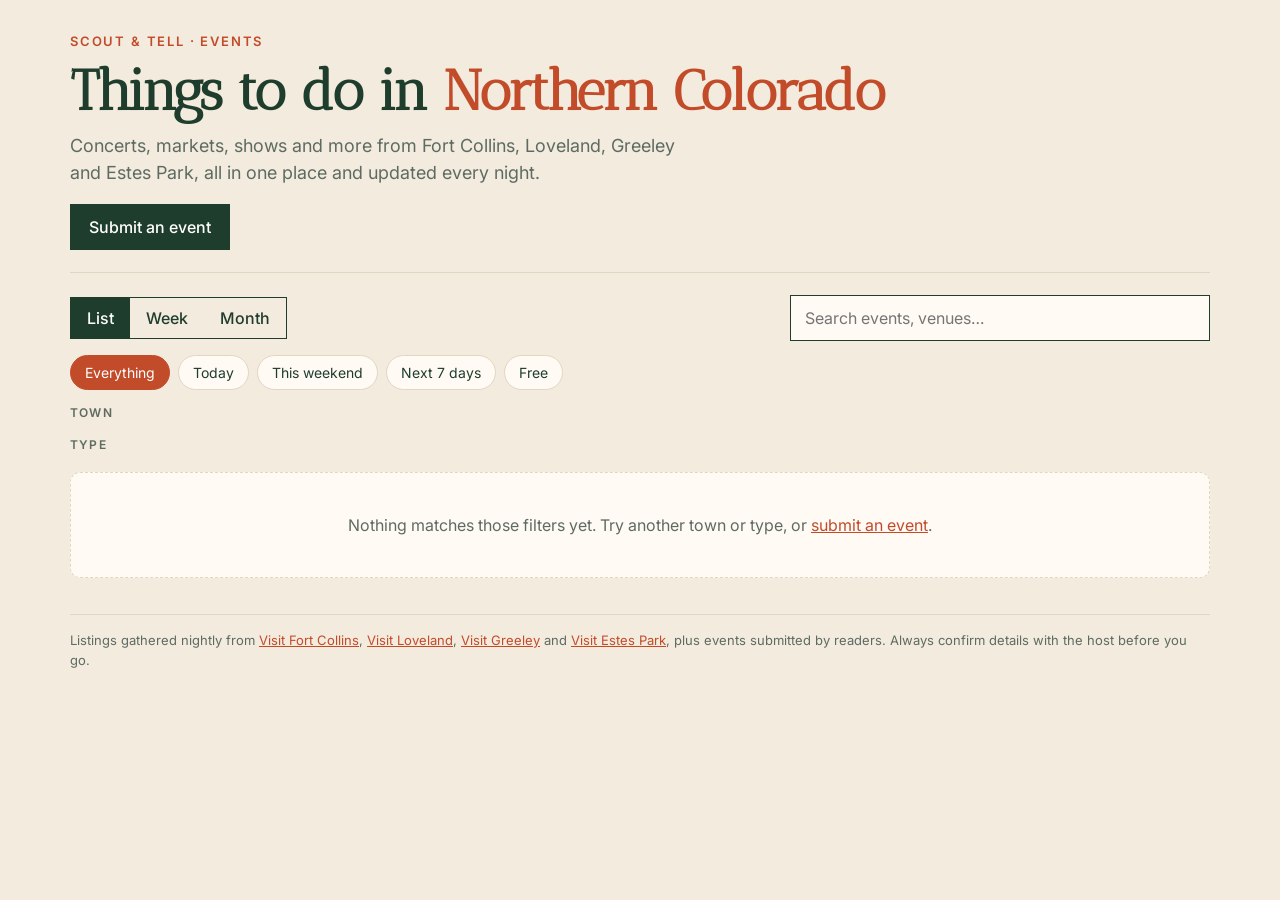
==== docs/index.html @ c35fecc6 "Scout & Tell events calendar: collector, nightly job, calendar page, submissions Co-Authored-By: Cla" ====
<!DOCTYPE html>
<html lang="en">
<head>
<meta charset="utf-8">
<meta name="viewport" content="width=device-width, initial-scale=1">
<title>Northern Colorado Events Calendar | Scout &amp; Tell</title>
<meta name="description" content="Things to do in Fort Collins, Loveland, Greeley and Estes Park, updated every night.">
<link rel="preconnect" href="https://fonts.googleapis.com">
<link rel="preconnect" href="https://fonts.gstatic.com" crossorigin>
<link href="https://fonts.googleapis.com/css2?family=Antic+Didone&family=Inter:wght@400;500;600;700&display=swap" rel="stylesheet">
<link rel="stylesheet" href="calendar.css">
</head>
<body>
<main class="st-cal" id="app">
  <header class="st-head">
    <p class="st-eyebrow">Scout &amp; Tell · Events</p>
    <h1>Things to do in <em>Northern Colorado</em></h1>
    <p class="st-lede">Concerts, markets, shows and more from Fort Collins, Loveland, Greeley and Estes Park, all in one place and updated every night.</p>
    <div class="st-head-actions">
      <button class="st-btn st-btn-solid" data-open="submit">Submit an event</button>
      <span class="st-updated" id="updated"></span>
    </div>
  </header>

  <section class="st-controls" aria-label="Filter events">
    <div class="st-row">
      <div class="st-views" role="tablist" aria-label="Calendar view">
        <button role="tab" data-view="list" aria-selected="true">List</button>
        <button role="tab" data-view="week" aria-selected="false">Week</button>
        <button role="tab" data-view="month" aria-selected="false">Month</button>
      </div>
      <label class="st-search">
        <span class="sr-only">Search events</span>
        <input type="search" id="q" placeholder="Search events, venues…" autocomplete="off">
      </label>
    </div>

    <div class="st-row st-quick" id="quick" aria-label="When">
      <button data-when="all" class="on">Everything</button>
      <button data-when="today">Today</button>
      <button data-when="weekend">This weekend</button>
      <button data-when="7">Next 7 days</button>
      <button data-when="free">Free</button>
    </div>

    <div class="st-filter">
      <span class="st-filter-label">Town</span>
      <div class="st-chips" id="cities"></div>
    </div>
    <div class="st-filter">
      <span class="st-filter-label">Type</span>
      <div class="st-chips" id="cats"></div>
    </div>
  </section>

  <section class="st-nav" id="nav" hidden>
    <button class="st-icon" id="prev" aria-label="Previous">‹</button>
    <h2 id="range"></h2>
    <button class="st-icon" id="next" aria-label="Next">›</button>
    <button class="st-btn st-btn-ghost" id="todayBtn">Today</button>
  </section>

  <p class="st-count" id="count" aria-live="polite"></p>
  <section id="view" class="st-view"></section>

  <details class="st-ongoing" id="ongoingWrap" hidden>
    <summary>Ongoing exhibits &amp; runs <span id="ongoingCount"></span></summary>
    <div id="ongoing" class="st-list"></div>
  </details>

  <footer class="st-foot">
    Listings gathered nightly from
    <a href="https://www.visitftcollins.com/events/" target="_blank" rel="noopener">Visit Fort Collins</a>,
    <a href="https://visitloveland.com/events-calendar/" target="_blank" rel="noopener">Visit Loveland</a>,
    <a href="https://www.visitgreeley.com/events/" target="_blank" rel="noopener">Visit Greeley</a> and
    <a href="https://www.visitestespark.com/events-calendar/" target="_blank" rel="noopener">Visit Estes Park</a>,
    plus events submitted by readers. Always confirm details with the host before you go.
  </footer>
</main>

<!-- Event detail -->
<dialog class="st-modal" id="eventModal" aria-labelledby="evTitle">
  <button class="st-close" data-close aria-label="Close">×</button>
  <div id="eventBody"></div>
</dialog>

<!-- Submit an event -->
<dialog class="st-modal" id="submitModal" aria-labelledby="subTitle">
  <button class="st-close" data-close aria-label="Close">×</button>
  <h2 id="subTitle">Submit an event</h2>
  <p class="st-muted">Hosting something in Northern Colorado? Send it in. We review every submission, and approved events show up on the calendar right away.</p>
  <form id="submitForm" class="st-form">
    <label>Event name<input name="title" required maxlength="160"></label>
    <div class="st-2col">
      <label>Date<input name="date" type="date" required></label>
      <label>Ends (optional)<input name="endDate" type="date"></label>
    </div>
    <div class="st-2col">
      <label>Start time<input name="start" type="time"></label>
      <label>End time<input name="end" type="time"></label>
    </div>
    <label>Venue<input name="venue" required maxlength="120"></label>
    <div class="st-2col">
      <label>Address<input name="address" maxlength="160"></label>
      <label>Town
        <select name="city" required>
          <option value="">Choose…</option>
          <option>Fort Collins</option><option>Loveland</option><option>Greeley</option>
          <option>Windsor</option><option>Berthoud</option><option>Estes Park</option>
          <option>Wellington</option><option>Timnath</option><option>Johnstown</option>
          <option>Evans</option><option>Other</option>
        </select>
      </label>
    </div>
    <div class="st-2col">
      <label>Type<select name="category" id="subCat" required></select></label>
      <label>Price<input name="price" placeholder="Free, $10, $15–25…" maxlength="80"></label>
    </div>
    <label>Event link (tickets or info page)<input name="url" type="url" required placeholder="https://"></label>
    <label>Short description<textarea name="desc" rows="3" maxlength="600"></textarea></label>
    <div class="st-2col">
      <label>Your name<input name="contactName" required maxlength="80"></label>
      <label>Your email<input name="contactEmail" type="email" required maxlength="120"></label>
    </div>
    <input name="website" class="st-hp" tabindex="-1" autocomplete="off" aria-hidden="true">
    <button class="st-btn st-btn-solid" type="submit">Send for review</button>
    <p class="st-form-msg" id="submitMsg" role="status"></p>
  </form>
</dialog>

<script src="calendar.js"></script>
</body>
</html>
---- docs/calendar.css ----
/* Scout & Tell events calendar */
:root {
  --forest: #1F3D2D;
  --forest-2: #2E5641;
  --clay: #C24B2A;
  --clay-soft: #F4DDD3;
  --cream: #F3EBDD;
  --paper: #FFFAF4;
  --ink: #1F3D2D;
  --muted: #5E6B63;
  --line: #E2D6C3;
  --serif: "Antic Didone", Georgia, "Times New Roman", serif;
  --sans: Inter, system-ui, -apple-system, "Segoe UI", sans-serif;
  --radius: 10px;
}
* { box-sizing: border-box; }
html, body { margin: 0; background: var(--cream); color: var(--ink); font: 400 16px/1.5 var(--sans); }
a { color: var(--clay); }
button { font: inherit; color: inherit; cursor: pointer; }
.sr-only { position: absolute; width: 1px; height: 1px; overflow: hidden; clip: rect(0 0 0 0); }
[hidden] { display: none !important; }

.st-cal { max-width: 1180px; margin: 0 auto; padding: 32px 20px 48px; }

/* header */
.st-head { border-bottom: 1px solid var(--line); padding-bottom: 22px; margin-bottom: 22px; }
.st-eyebrow { margin: 0 0 10px; font-size: 13px; letter-spacing: .14em; text-transform: uppercase; color: var(--clay); font-weight: 600; }
.st-head h1 { font: 700 clamp(34px, 5vw, 56px)/1.05 var(--serif); letter-spacing: -.02em; margin: 0 0 12px; }
.st-head h1 em { font-style: normal; color: var(--clay); }
.st-lede { margin: 0 0 18px; max-width: 640px; font-size: 18px; color: var(--muted); }
.st-head-actions { display: flex; flex-wrap: wrap; align-items: center; gap: 14px; }
.st-updated { font-size: 13px; color: var(--muted); }

/* buttons */
.st-btn { border: 1px solid var(--forest); border-radius: 0; padding: 10px 18px; background: transparent; font-weight: 500; }
.st-btn-solid { background: var(--forest); color: #fff; }
.st-btn-solid:hover { background: var(--forest-2); }
.st-btn-ghost:hover { background: var(--paper); }
.st-icon { border: 1px solid var(--line); background: var(--paper); width: 38px; height: 38px; border-radius: 50%; font-size: 22px; line-height: 1; }
.st-icon:hover { border-color: var(--forest); }

/* controls */
.st-controls { display: grid; gap: 14px; margin-bottom: 18px; }
.st-row { display: flex; flex-wrap: wrap; gap: 12px; align-items: center; justify-content: space-between; }
.st-views { display: inline-flex; border: 1px solid var(--forest); }
.st-views button { border: 0; background: transparent; padding: 8px 16px; font-weight: 500; }
.st-views button[aria-selected="true"] { background: var(--forest); color: #fff; }
.st-search { flex: 1 1 260px; max-width: 420px; }
.st-search input { width: 100%; padding: 10px 14px; border: 1px solid var(--forest); background: var(--paper); font: inherit; color: var(--ink); border-radius: 0; }
.st-quick { justify-content: flex-start; gap: 8px; }
.st-quick button, .st-chips button {
  border: 1px solid var(--line); background: var(--paper); border-radius: 999px; padding: 6px 14px; font-size: 14px;
}
.st-quick button.on, .st-chips button.on { background: var(--clay); border-color: var(--clay); color: #fff; }
.st-quick button:hover:not(.on), .st-chips button:hover:not(.on) { border-color: var(--forest); }
.st-filter { display: flex; gap: 12px; align-items: baseline; }
.st-filter-label { flex: 0 0 44px; font-size: 12px; letter-spacing: .1em; text-transform: uppercase; color: var(--muted); font-weight: 600; }
.st-chips { display: flex; flex-wrap: wrap; gap: 8px; }

/* range nav */
.st-nav { display: flex; align-items: center; gap: 12px; margin: 8px 0 14px; }
.st-nav h2 { font: 700 28px/1.1 var(--serif); margin: 0 6px; min-width: 220px; }
.st-count { font-size: 14px; color: var(--muted); margin: 0 0 12px; }

/* list view */
.st-day { margin: 0 0 26px; }
.st-day-head { display: flex; align-items: baseline; gap: 12px; border-bottom: 2px solid var(--forest); padding-bottom: 6px; margin-bottom: 10px; position: sticky; top: 0; background: var(--cream); z-index: 1; }
.st-day-head h3 { font: 700 24px/1.2 var(--serif); margin: 0; }
.st-day-head span { color: var(--muted); font-size: 14px; }
.st-list { display: grid; gap: 10px; }
.st-card {
  display: grid; grid-template-columns: 92px 1fr 96px; gap: 16px; align-items: center;
  background: var(--paper); border: 1px solid var(--line); border-radius: var(--radius); padding: 12px 14px;
  text-align: left; width: 100%; transition: box-shadow .15s, border-color .15s;
}
.st-card:hover, .st-card:focus-visible { border-color: var(--clay); box-shadow: 0 8px 18px -10px rgb(31 61 45 / .35); outline: none; }
.st-time { font-weight: 600; font-size: 14px; color: var(--forest); }
.st-time small { display: block; font-weight: 400; color: var(--muted); }
.st-title { font: 600 17px/1.3 var(--sans); margin: 0 0 3px; }
.st-meta { font-size: 14px; color: var(--muted); }
.st-tag { display: inline-block; font-size: 12px; font-weight: 600; color: var(--clay); background: var(--clay-soft); border-radius: 999px; padding: 2px 9px; margin-top: 6px; }
.st-thumb { width: 96px; height: 72px; border-radius: 6px; object-fit: cover; background: var(--line); }
.st-thumb-empty { width: 96px; height: 72px; border-radius: 6px; background: repeating-linear-gradient(135deg, var(--cream), var(--cream) 6px, var(--paper) 6px, var(--paper) 12px); }
.st-empty { padding: 40px; text-align: center; background: var(--paper); border: 1px dashed var(--line); border-radius: var(--radius); color: var(--muted); }
.st-more { margin: 4px auto 0; display: block; }

/* week view */
.st-week { display: grid; grid-template-columns: repeat(7, minmax(0, 1fr)); gap: 8px; }
.st-wcol { background: var(--paper); border: 1px solid var(--line); border-radius: var(--radius); min-height: 220px; padding: 8px; }
.st-wcol.today { border-color: var(--clay); }
.st-wcol h4 { margin: 0 0 8px; font: 600 13px/1.2 var(--sans); text-transform: uppercase; letter-spacing: .06em; color: var(--muted); }
.st-wcol h4 b { display: block; font: 700 22px/1.1 var(--serif); color: var(--ink); text-transform: none; letter-spacing: 0; }
.st-pill { display: block; width: 100%; text-align: left; border: 0; border-left: 3px solid var(--clay); background: var(--cream); padding: 5px 7px; margin-bottom: 5px; font-size: 13px; line-height: 1.25; border-radius: 0 4px 4px 0; }
.st-pill:hover { background: var(--clay-soft); }
.st-pill i { font-style: normal; color: var(--muted); display: block; font-size: 12px; }
.st-pill-more { border: 0; background: none; color: var(--clay); font-size: 13px; font-weight: 600; padding: 2px 0; }

/* month view */
.st-month { display: grid; grid-template-columns: repeat(7, minmax(0, 1fr)); border-top: 1px solid var(--line); border-left: 1px solid var(--line); background: var(--paper); }
.st-dow { padding: 8px; font-size: 12px; font-weight: 600; text-transform: uppercase; letter-spacing: .08em; color: var(--muted); border-right: 1px solid var(--line); border-bottom: 1px solid var(--line); background: var(--cream); }
.st-cell { min-height: 118px; padding: 6px; border-right: 1px solid var(--line); border-bottom: 1px solid var(--line); }
.st-cell.out { background: #F8F2E8; color: #9AA39D; }
.st-cell.today .st-num { background: var(--clay); color: #fff; }
.st-num { display: inline-grid; place-items: center; width: 26px; height: 26px; border-radius: 50%; font-size: 13px; font-weight: 600; margin-bottom: 4px; }
.st-cell .st-pill { font-size: 12px; padding: 3px 6px; margin-bottom: 3px; white-space: nowrap; overflow: hidden; text-overflow: ellipsis; }

/* ongoing */
.st-ongoing { margin-top: 28px; background: var(--paper); border: 1px solid var(--line); border-radius: var(--radius); padding: 14px 16px; }
.st-ongoing summary { font: 700 22px/1.2 var(--serif); cursor: pointer; }
.st-ongoing summary span { font: 400 14px var(--sans); color: var(--muted); }
.st-ongoing .st-list { margin-top: 14px; }

.st-foot { margin-top: 36px; padding-top: 16px; border-top: 1px solid var(--line); font-size: 13px; color: var(--muted); }

/* modals */
.st-modal { border: 0; border-radius: 12px; padding: 0; width: min(640px, calc(100vw - 24px)); max-height: calc(100vh - 40px); background: var(--paper); color: var(--ink); box-shadow: 0 30px 60px -20px rgb(0 0 0 / .45); }
.st-modal::backdrop { background: rgb(31 61 45 / .55); }
.st-modal > div, .st-modal > h2, .st-modal > p, .st-modal > form { margin-left: 26px; margin-right: 26px; }
.st-modal > h2 { font: 700 30px/1.15 var(--serif); margin-top: 26px; margin-bottom: 6px; }
.st-close { position: absolute; top: 10px; right: 12px; border: 0; background: rgb(255 250 244 / .9); width: 36px; height: 36px; border-radius: 50%; font-size: 24px; line-height: 1; z-index: 2; }
.st-ev-img { width: 100%; max-height: 280px; object-fit: cover; display: block; margin: 0 -26px; width: calc(100% + 52px); }
.st-ev { padding: 22px 0 26px; }
.st-ev h2 { font: 700 30px/1.15 var(--serif); margin: 6px 0 12px; }
.st-ev dl { display: grid; grid-template-columns: 84px 1fr; gap: 6px 12px; margin: 0 0 16px; font-size: 15px; }
.st-ev dt { color: var(--muted); font-size: 13px; text-transform: uppercase; letter-spacing: .06em; padding-top: 2px; }
.st-ev dd { margin: 0; }
.st-ev p { margin: 0 0 18px; }
.st-actions { display: flex; flex-wrap: wrap; gap: 10px; align-items: center; }
.st-actions a.st-btn { text-decoration: none; }
.st-addcal { position: relative; }
.st-addcal-menu { position: absolute; top: 110%; z-index: 3; left: 0; background: var(--paper); border: 1px solid var(--line); border-radius: 8px; box-shadow: 0 12px 24px -12px rgb(0 0 0 / .3); padding: 6px; display: grid; min-width: 170px; }
.st-addcal-menu a { padding: 8px 10px; color: var(--ink); text-decoration: none; border-radius: 6px; font-size: 14px; }
.st-addcal-menu a:hover { background: var(--cream); }
.st-src { font-size: 13px; color: var(--muted); margin-top: 14px !important; }
.st-muted { color: var(--muted); }

/* form */
.st-form { display: grid; gap: 12px; padding-bottom: 26px; margin-top: 14px; }
.st-form label { display: grid; gap: 4px; font-size: 13px; font-weight: 600; color: var(--muted); }
.st-form input, .st-form select, .st-form textarea { font: 400 15px var(--sans); color: var(--ink); padding: 9px 11px; border: 1px solid var(--line); border-radius: 6px; background: #fff; }
.st-form input:focus, .st-form select:focus, .st-form textarea:focus { outline: 2px solid var(--clay); outline-offset: 0; border-color: var(--clay); }
.st-2col { display: grid; grid-template-columns: 1fr 1fr; gap: 12px; }
.st-hp { position: absolute; left: -9999px; }
.st-form-msg { margin: 0; font-size: 14px; }
.st-form-msg.ok { color: var(--forest); font-weight: 600; }
.st-form-msg.err { color: var(--clay); font-weight: 600; }

/* small screens */
@media (max-width: 760px) {
  .st-cal { padding: 22px 14px 36px; }
  .st-card { grid-template-columns: 70px 1fr; }
  .st-card .st-thumb, .st-card .st-thumb-empty { display: none; }
  .st-week { grid-template-columns: 1fr; }
  .st-wcol { min-height: 0; }
  .st-month .st-pill { display: none; }
  .st-cell { min-height: 56px; cursor: pointer; }
  .st-cell .st-dots { display: block; }
  .st-filter { flex-direction: column; gap: 6px; }
  .st-filter-label { flex-basis: auto; }
  .st-chips, .st-quick { flex-wrap: nowrap; overflow-x: auto; scrollbar-width: none; margin-right: -14px; padding-right: 14px; }
  .st-chips button, .st-quick button { flex: 0 0 auto; }
  .st-2col { grid-template-columns: 1fr; }
  .st-nav h2 { font-size: 22px; min-width: 0; }
}
.st-dots { display: none; font-size: 11px; color: var(--clay); font-weight: 700; }
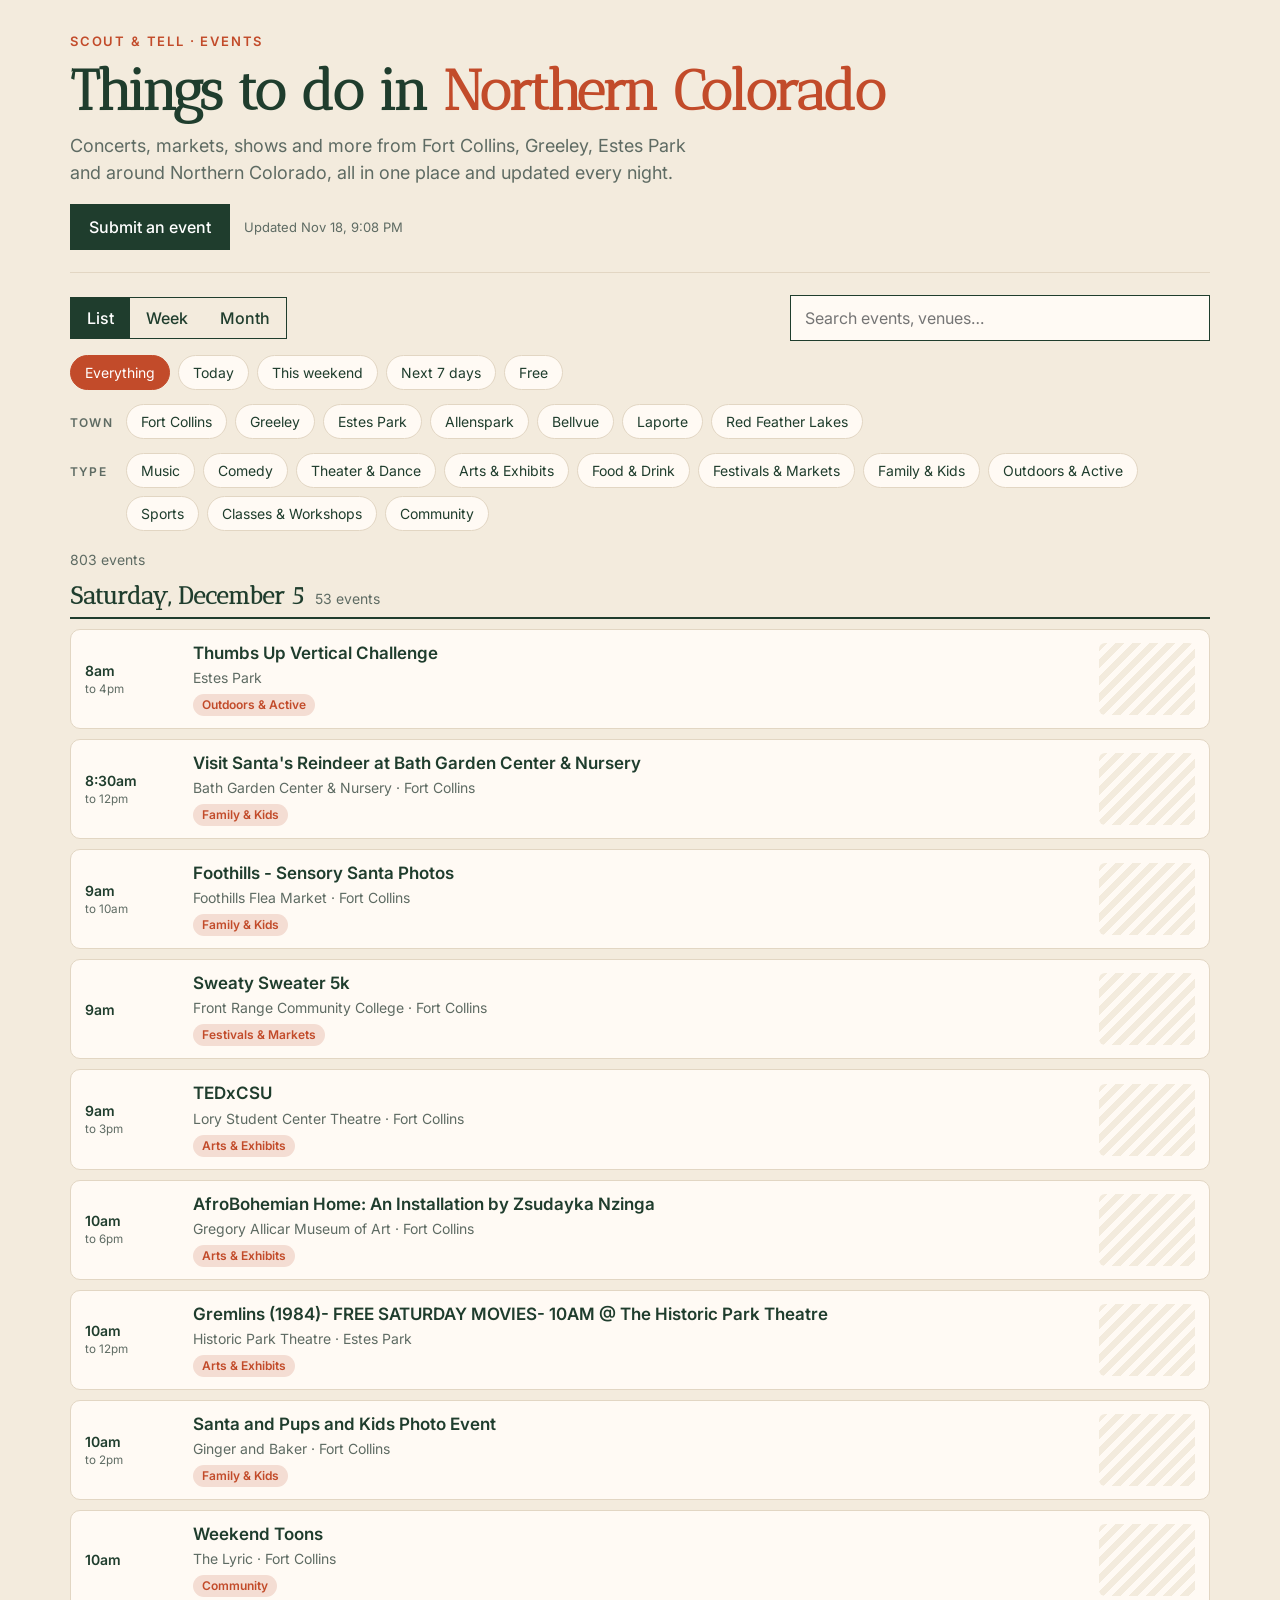
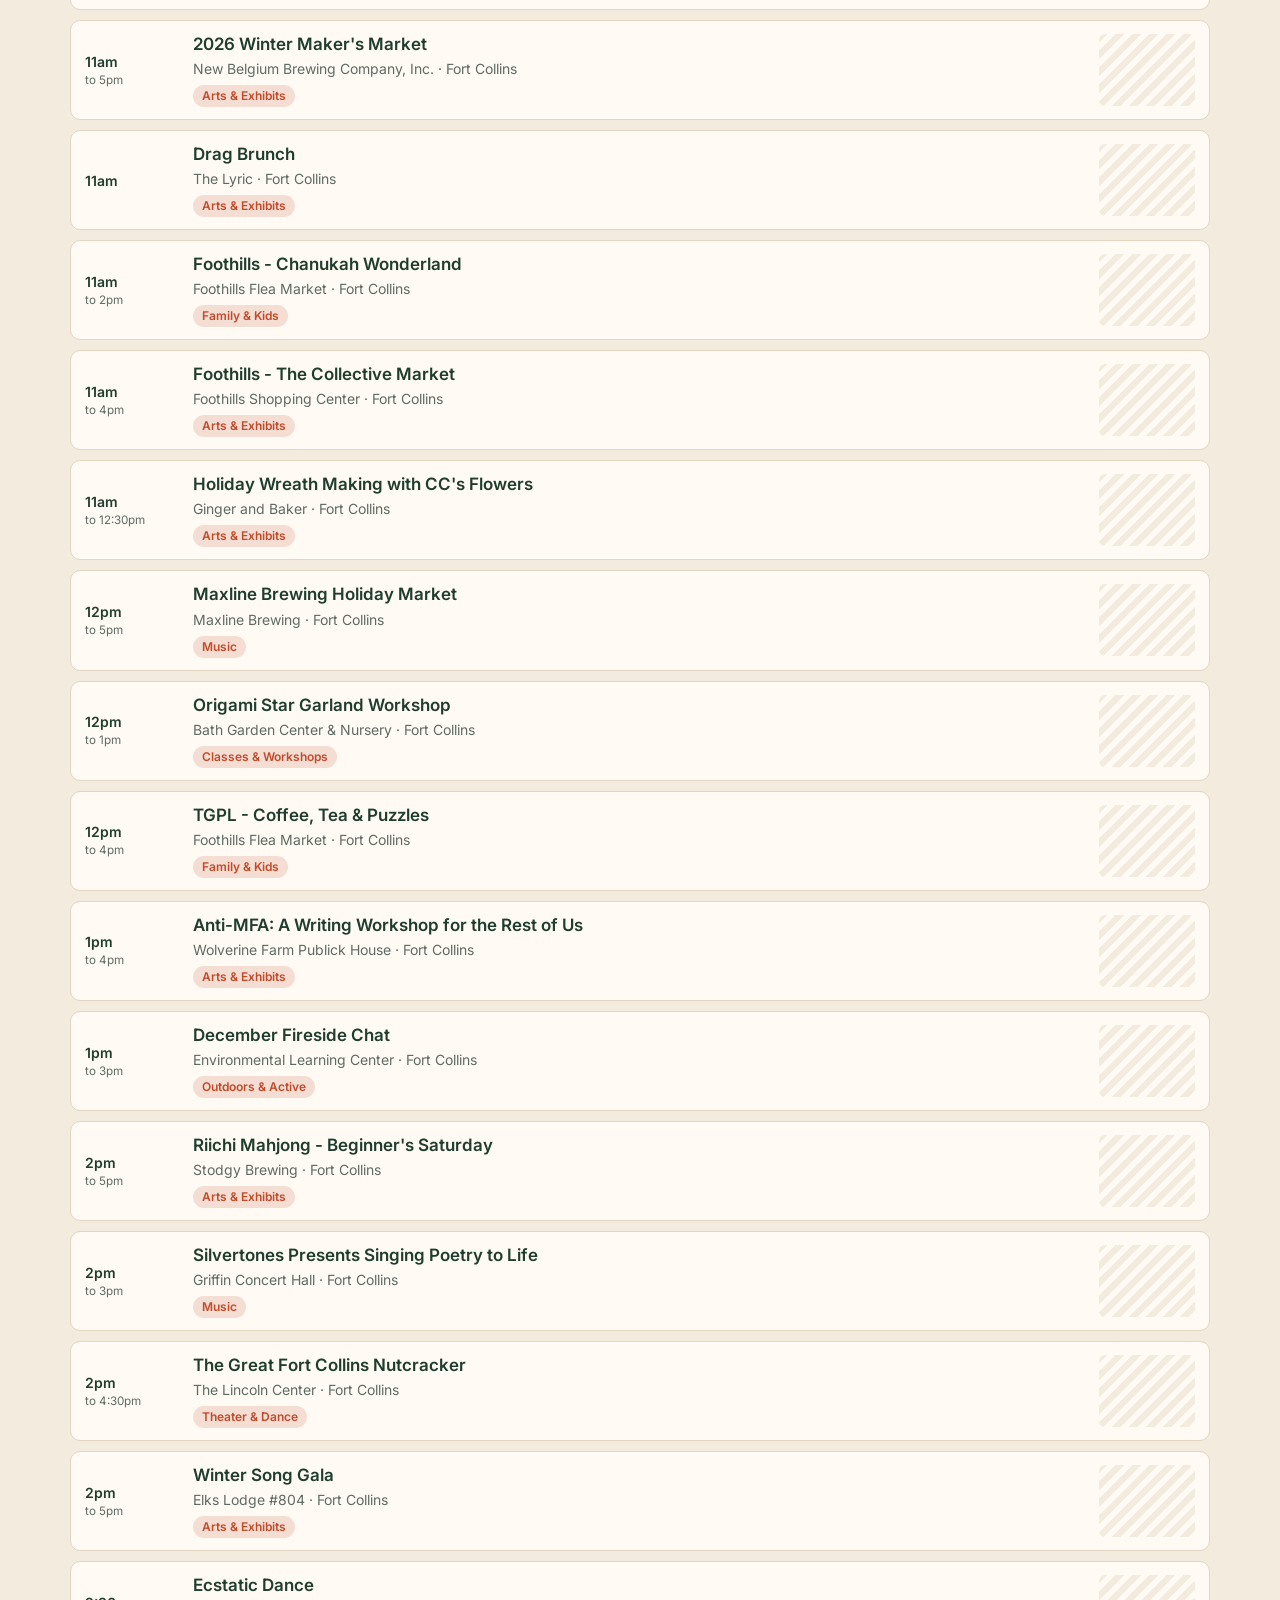
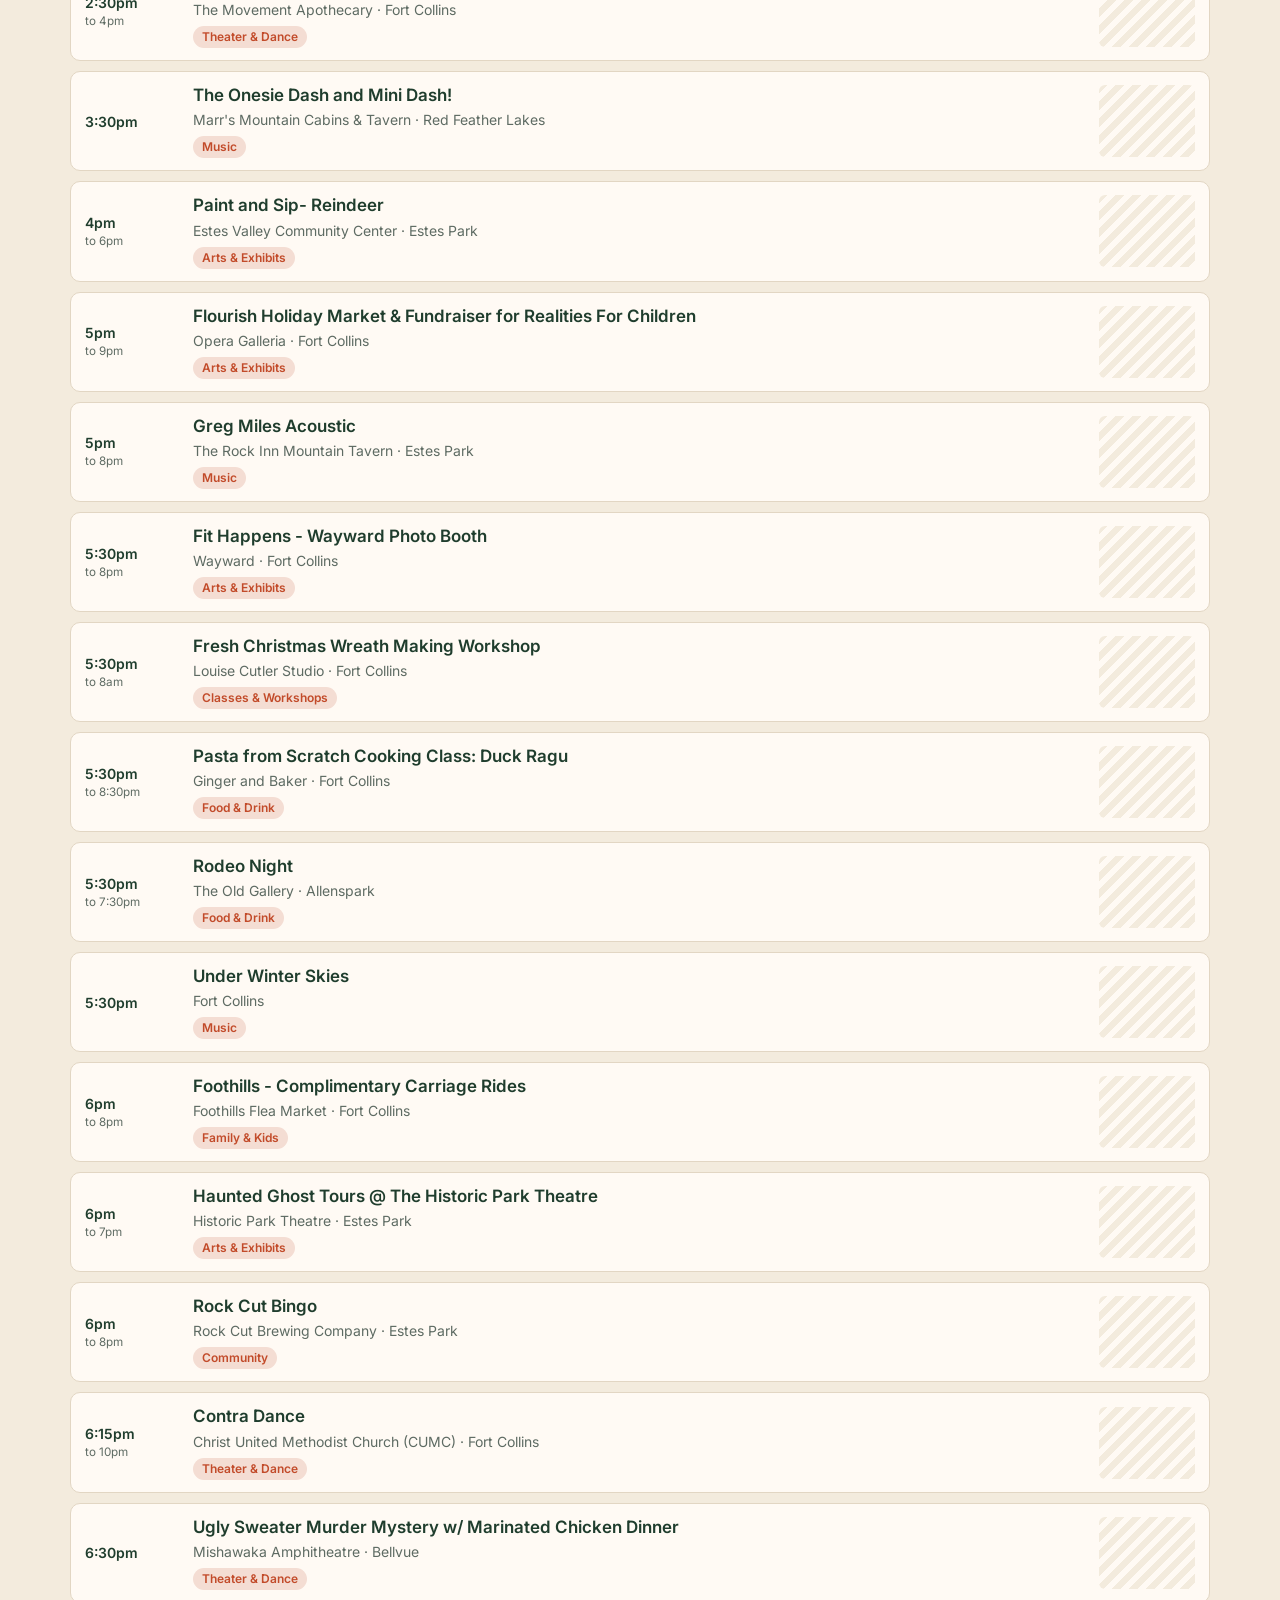
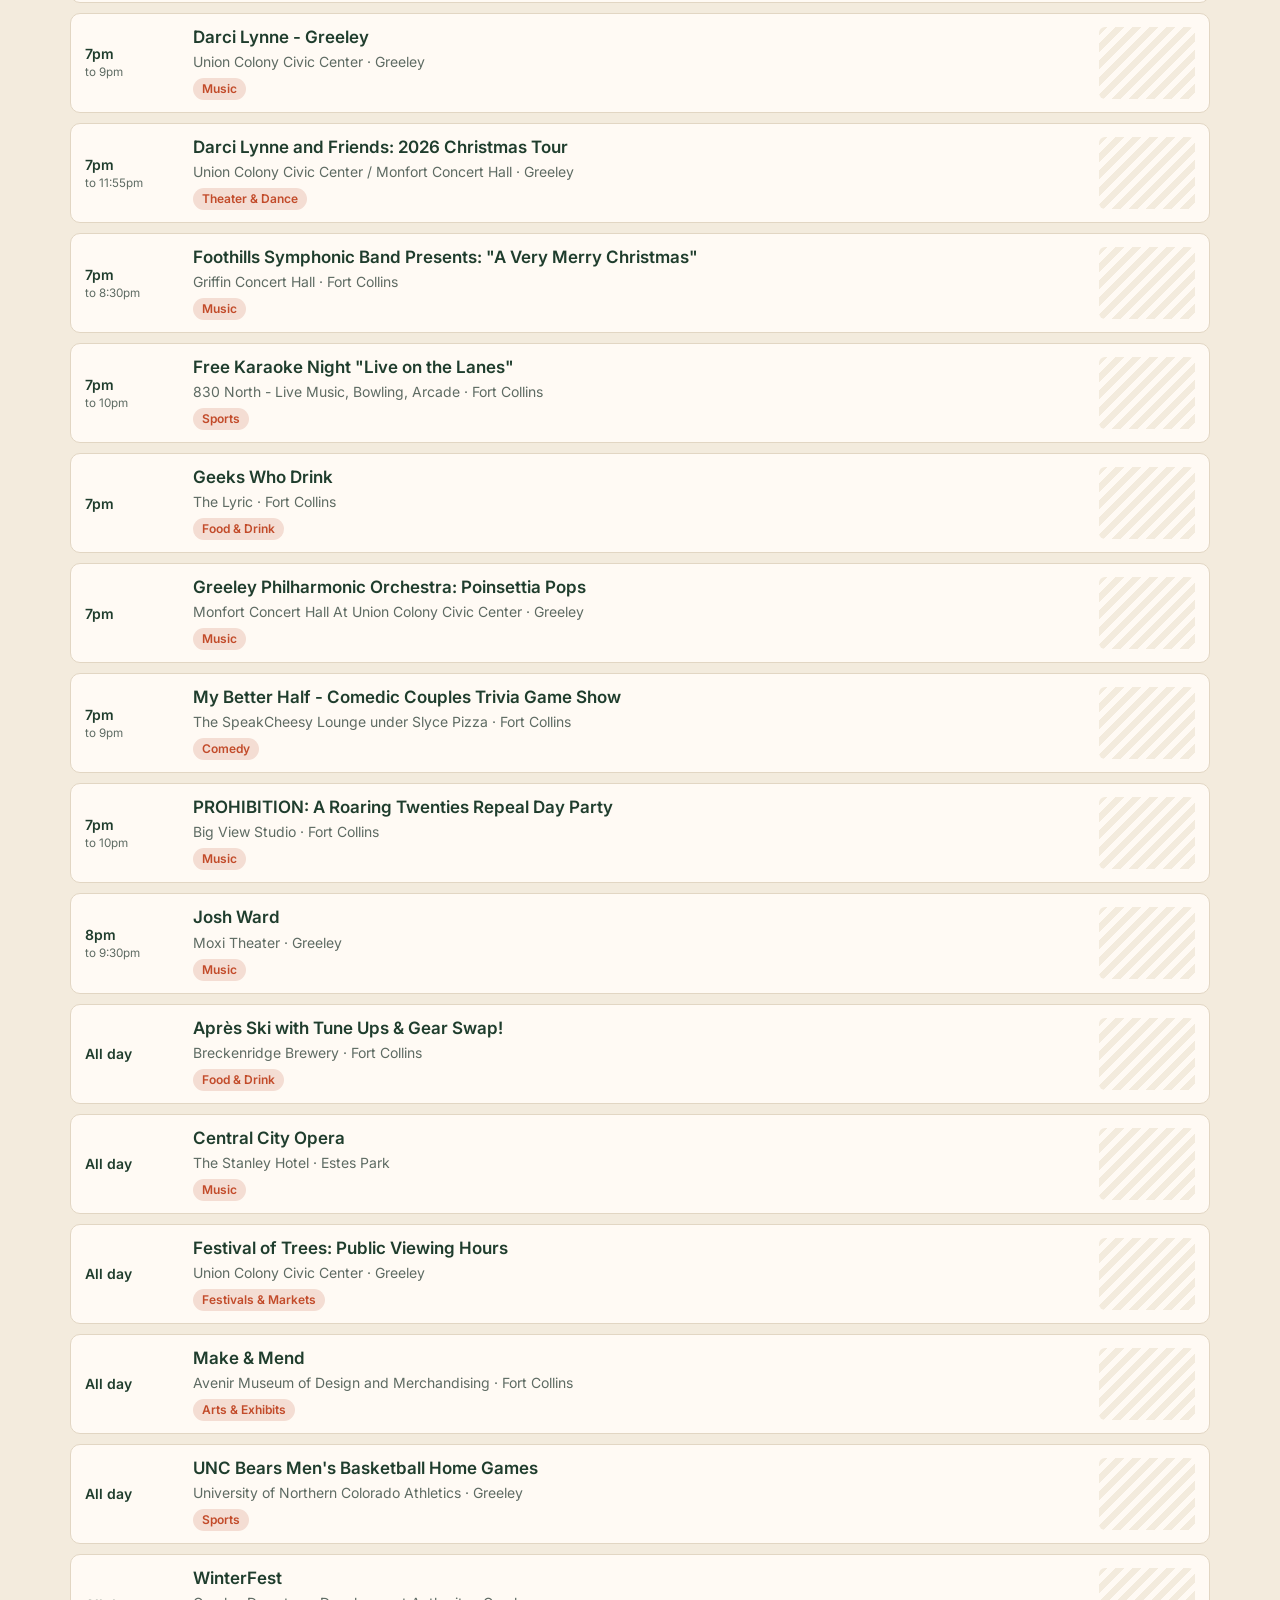
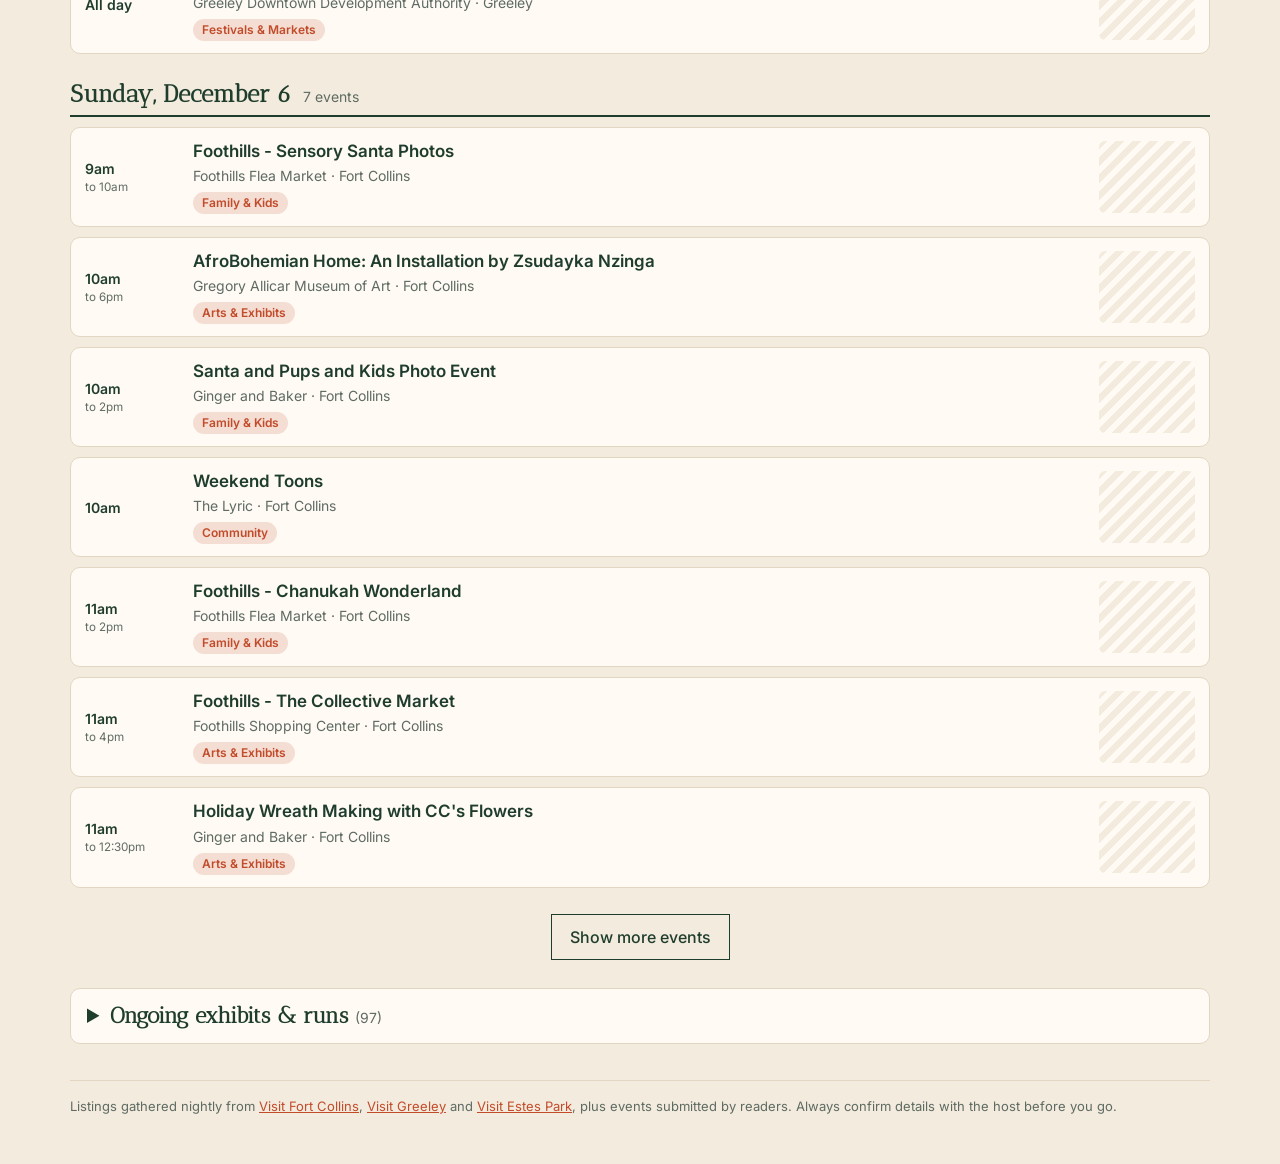
==== commit 7cb82e6e: "Turn off Visit Loveland source Co-Authored-By: Claude Opus 5.5 <noreply@anthropic.com> Claude-Sessio" ====
--- a/docs/index.html
+++ b/docs/index.html
@@ -4,7 +4,7 @@
 <meta charset="utf-8">
 <meta name="viewport" content="width=device-width, initial-scale=1">
 <title>Northern Colorado Events Calendar | Scout &amp; Tell</title>
-<meta name="description" content="Things to do in Fort Collins, Loveland, Greeley and Estes Park, updated every night.">
+<meta name="description" content="Things to do in Fort Collins, Greeley, Estes Park and around Northern Colorado, updated every night.">
 <link rel="preconnect" href="https://fonts.googleapis.com">
 <link rel="preconnect" href="https://fonts.gstatic.com" crossorigin>
 <link href="https://fonts.googleapis.com/css2?family=Antic+Didone&family=Inter:wght@400;500;600;700&display=swap" rel="stylesheet">
@@ -15,7 +15,7 @@
   <header class="st-head">
     <p class="st-eyebrow">Scout &amp; Tell · Events</p>
     <h1>Things to do in <em>Northern Colorado</em></h1>
-    <p class="st-lede">Concerts, markets, shows and more from Fort Collins, Loveland, Greeley and Estes Park, all in one place and updated every night.</p>
+    <p class="st-lede">Concerts, markets, shows and more from Fort Collins, Greeley, Estes Park and around Northern Colorado, all in one place and updated every night.</p>
     <div class="st-head-actions">
       <button class="st-btn st-btn-solid" data-open="submit">Submit an event</button>
       <span class="st-updated" id="updated"></span>
@@ -71,7 +71,6 @@
   <footer class="st-foot">
     Listings gathered nightly from
     <a href="https://www.visitftcollins.com/events/" target="_blank" rel="noopener">Visit Fort Collins</a>,
-    <a href="https://visitloveland.com/events-calendar/" target="_blank" rel="noopener">Visit Loveland</a>,
     <a href="https://www.visitgreeley.com/events/" target="_blank" rel="noopener">Visit Greeley</a> and
     <a href="https://www.visitestespark.com/events-calendar/" target="_blank" rel="noopener">Visit Estes Park</a>,
     plus events submitted by readers. Always confirm details with the host before you go.
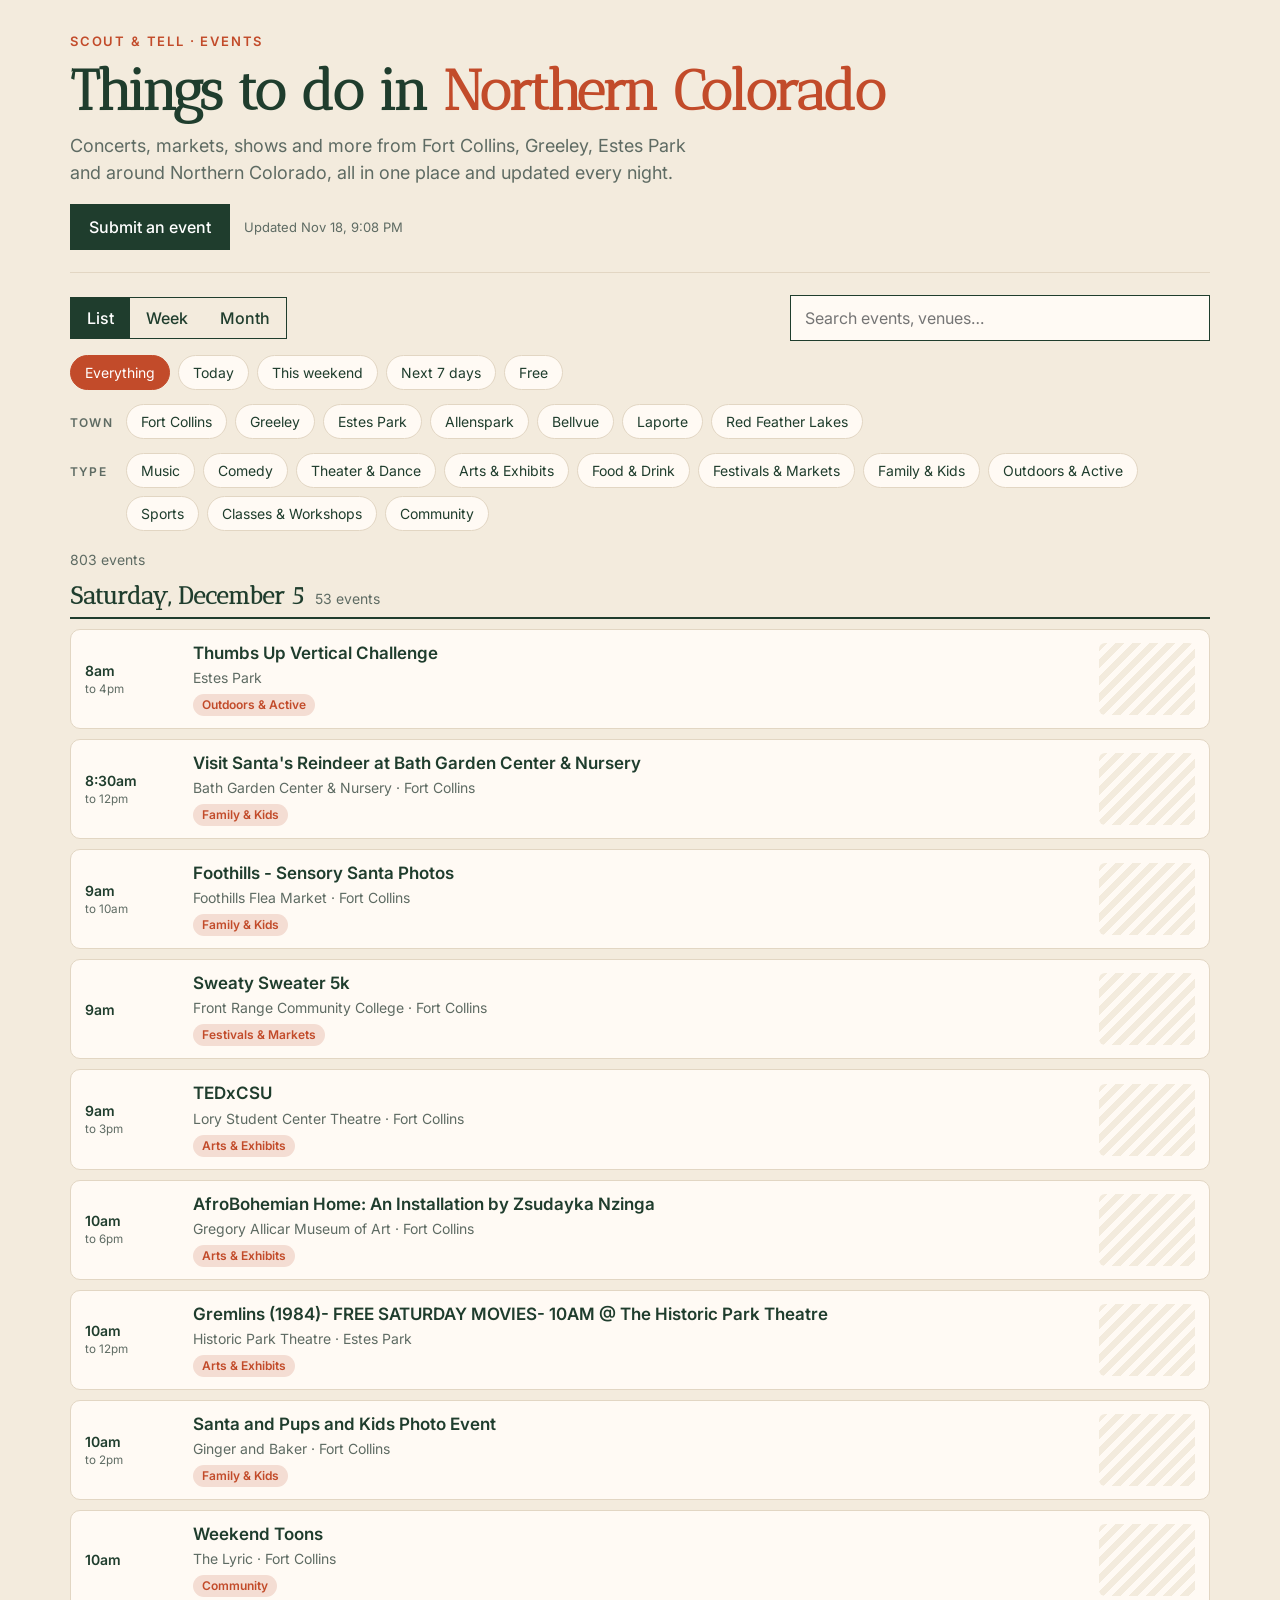
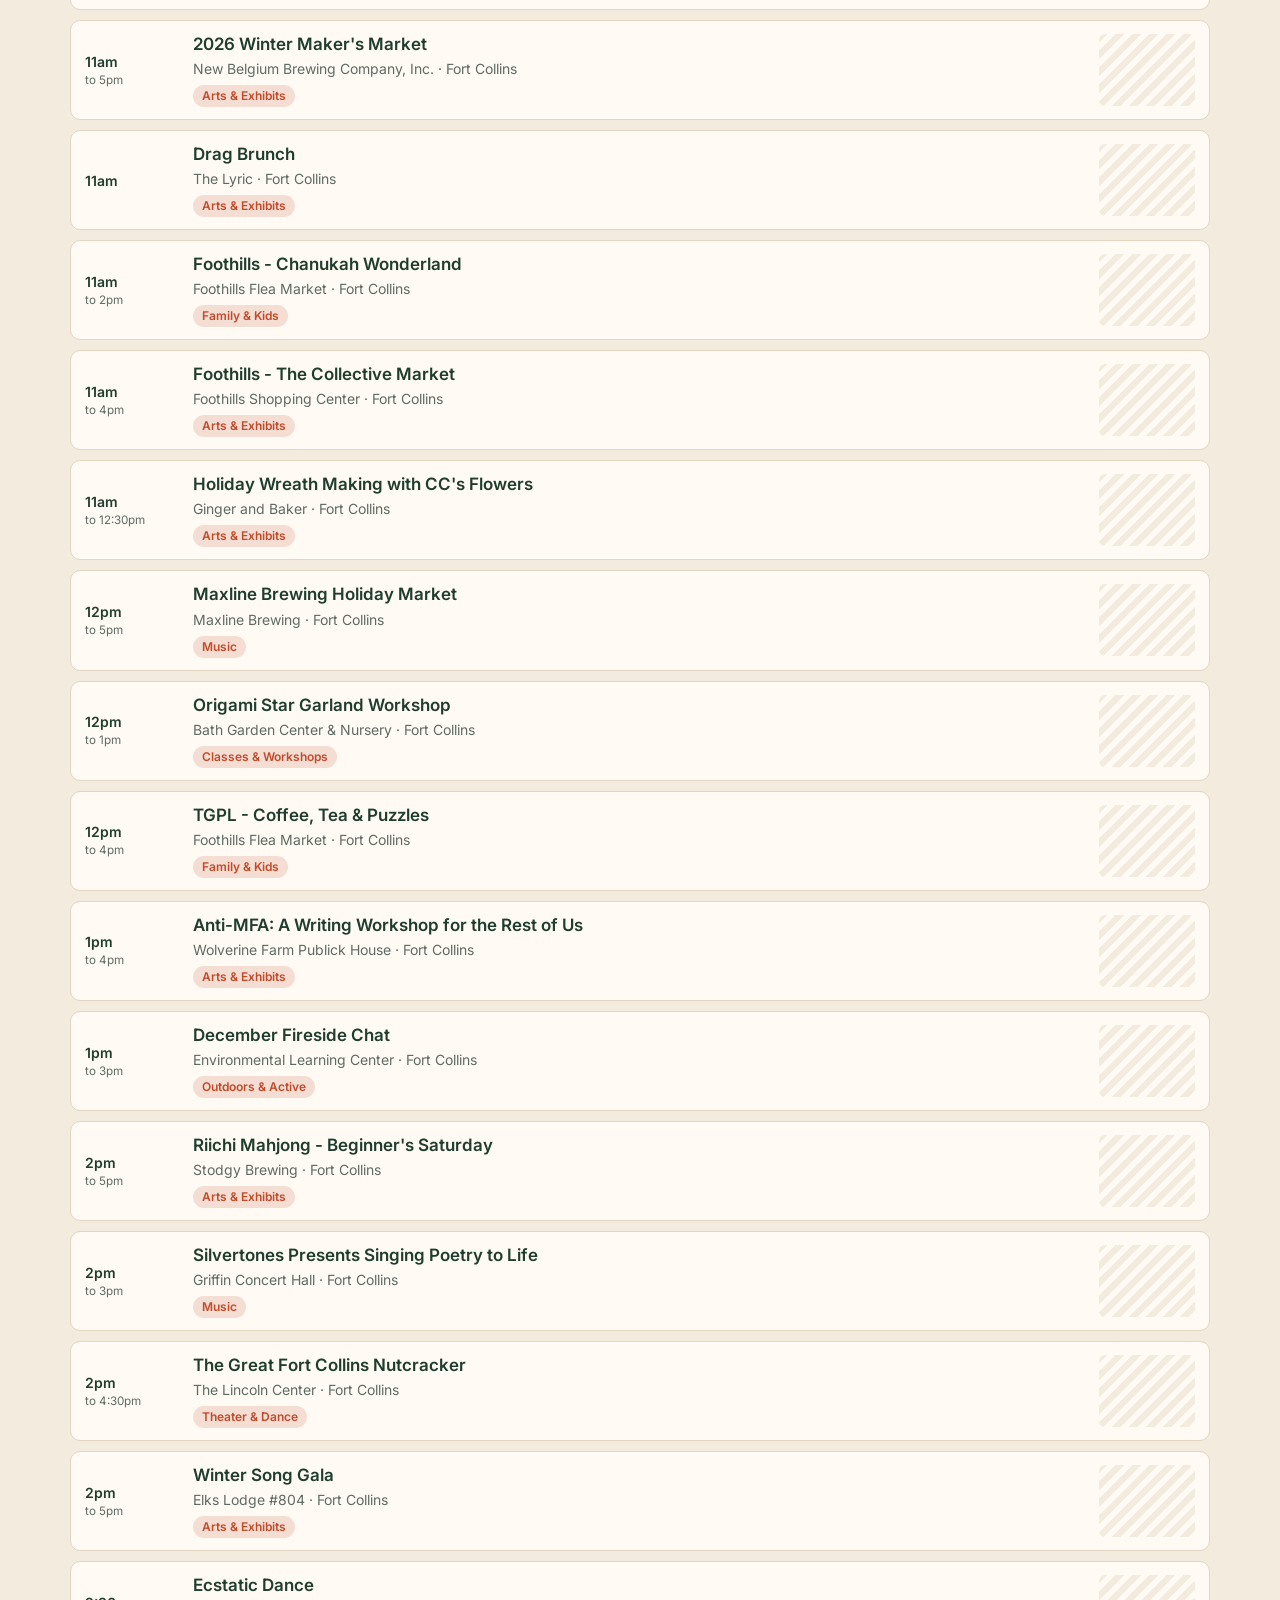
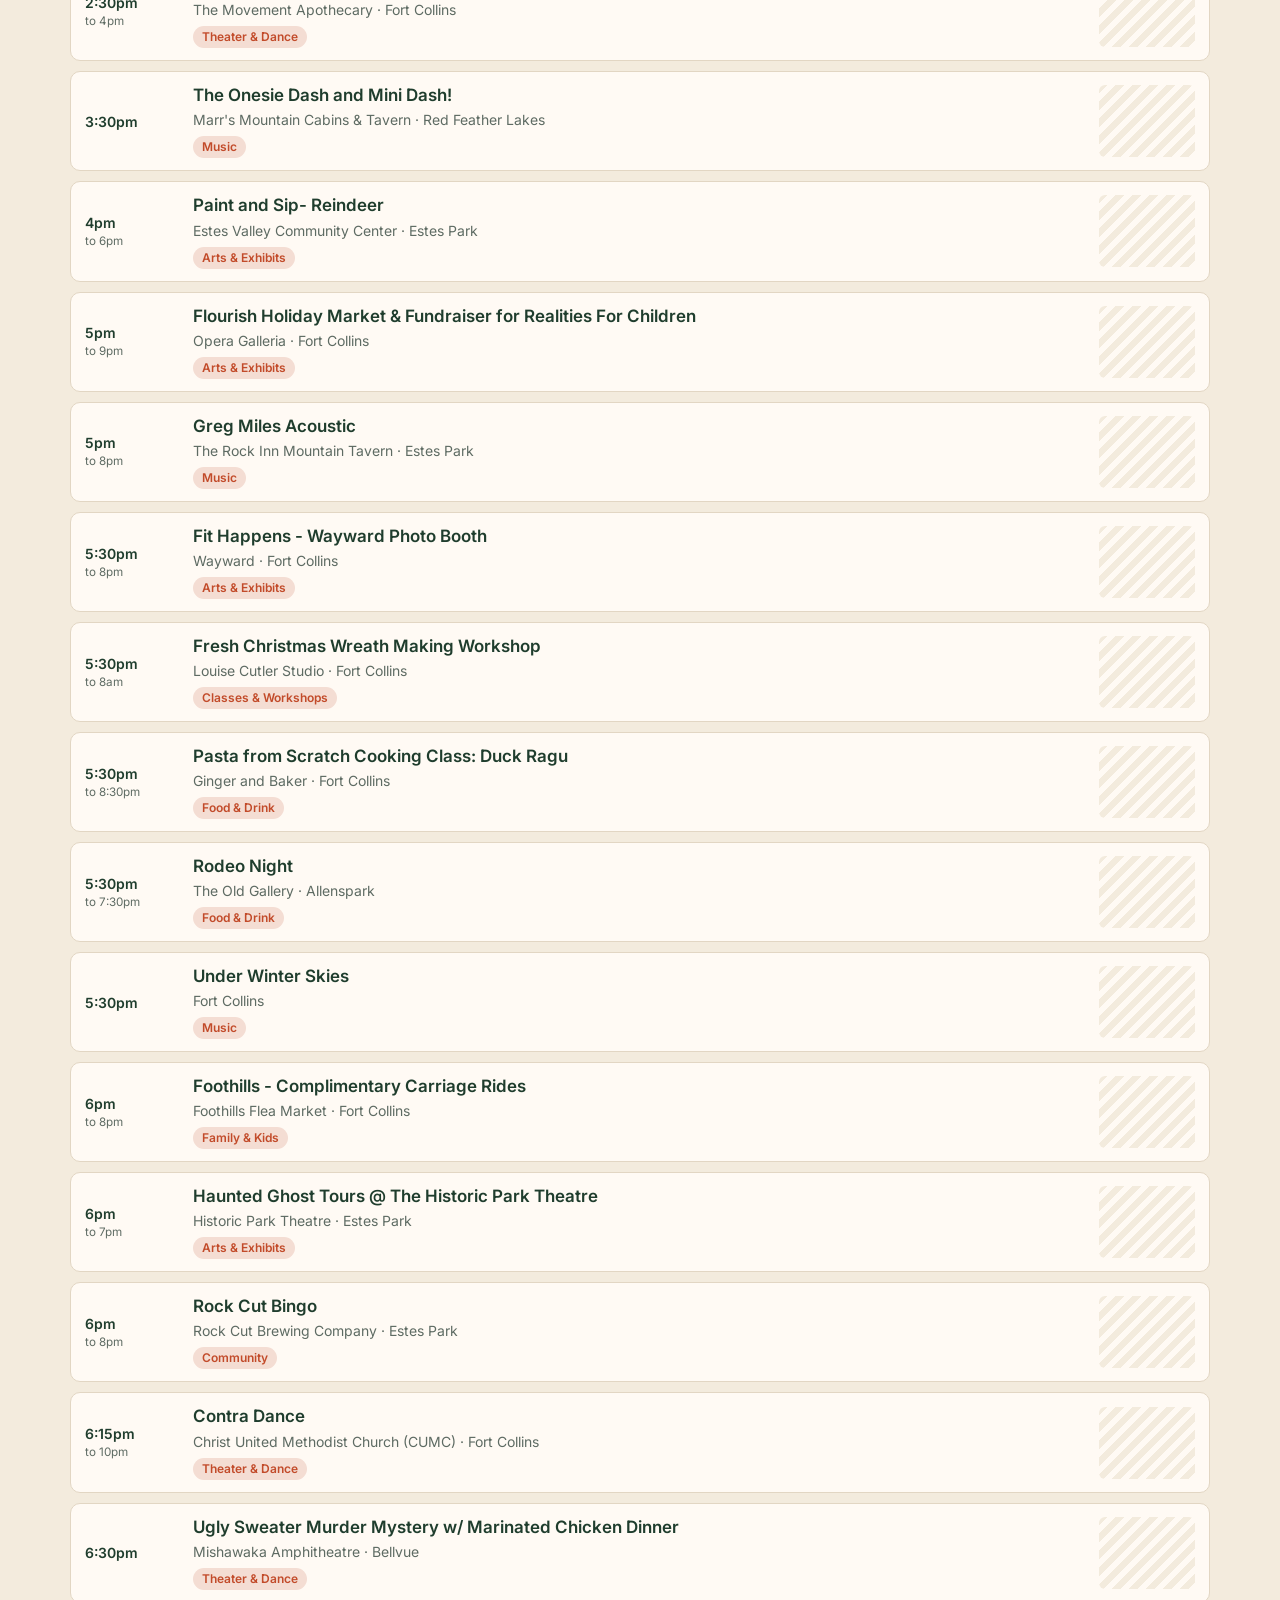
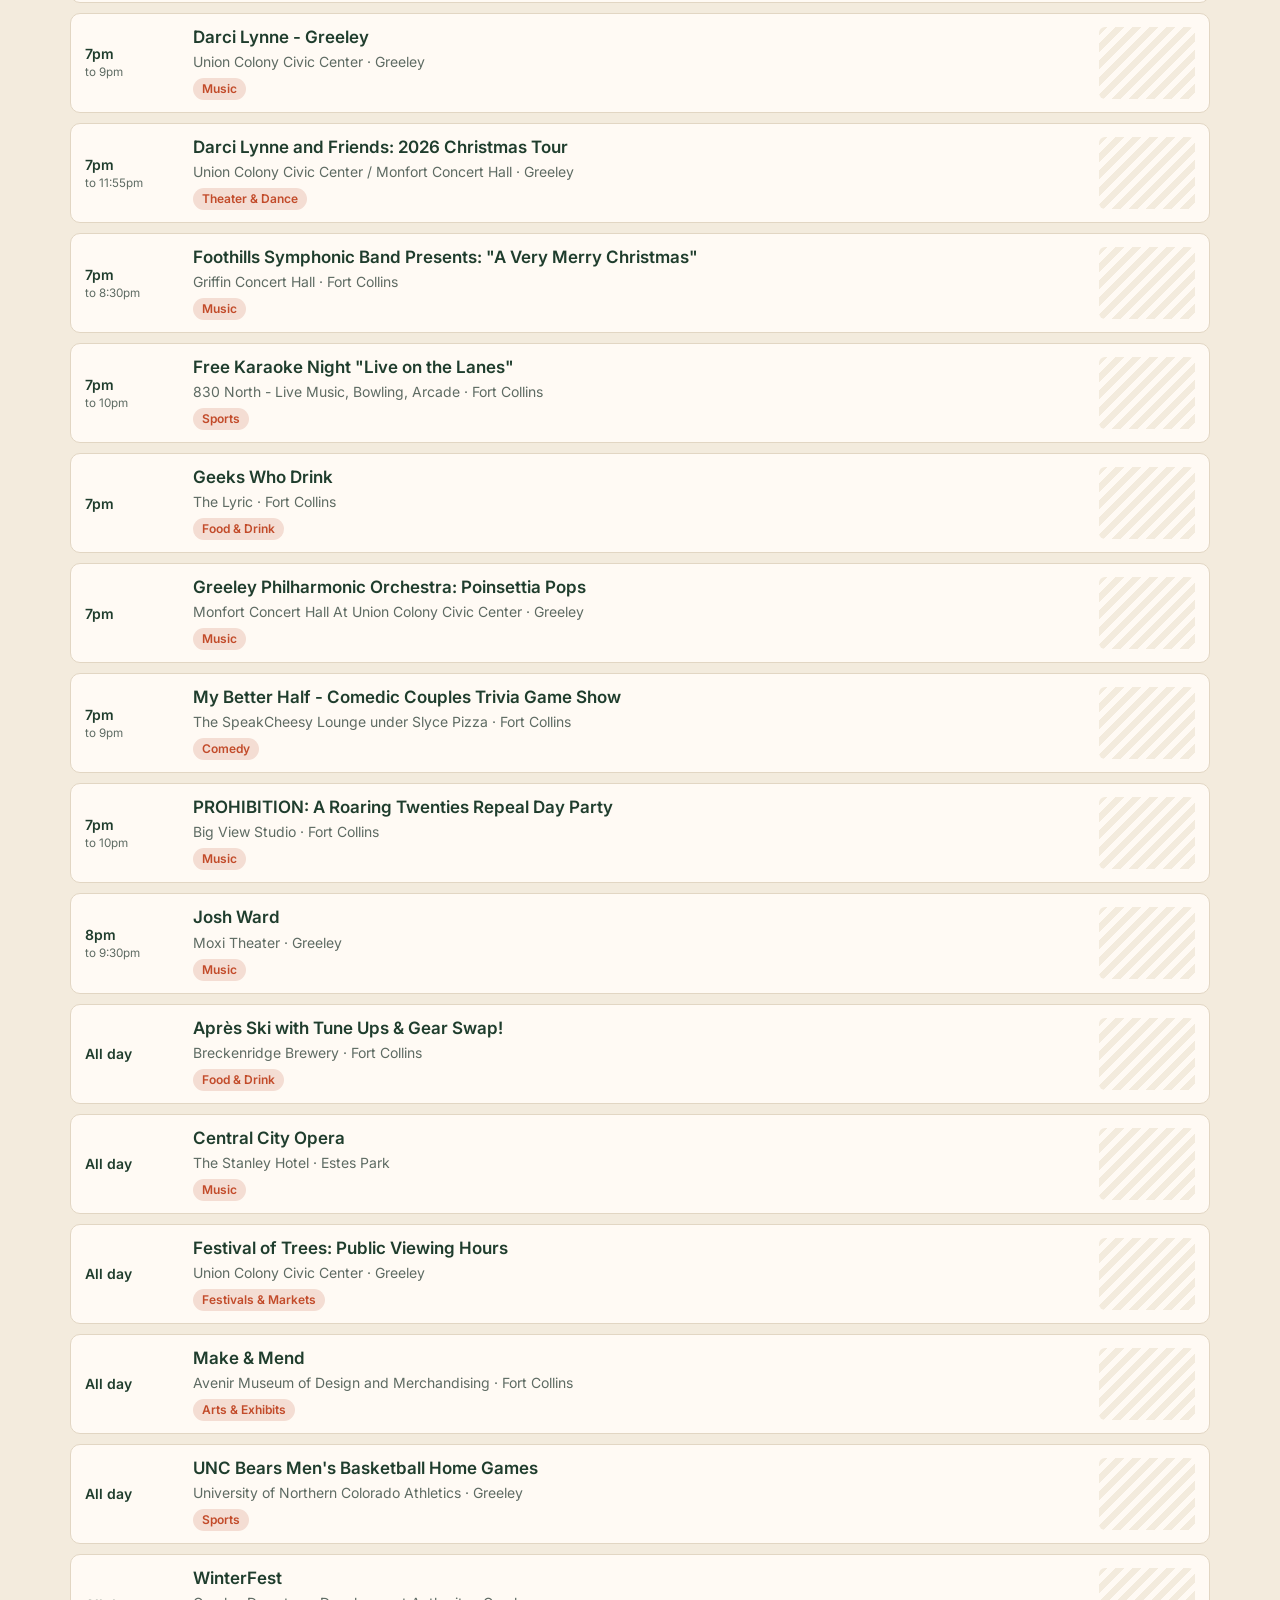
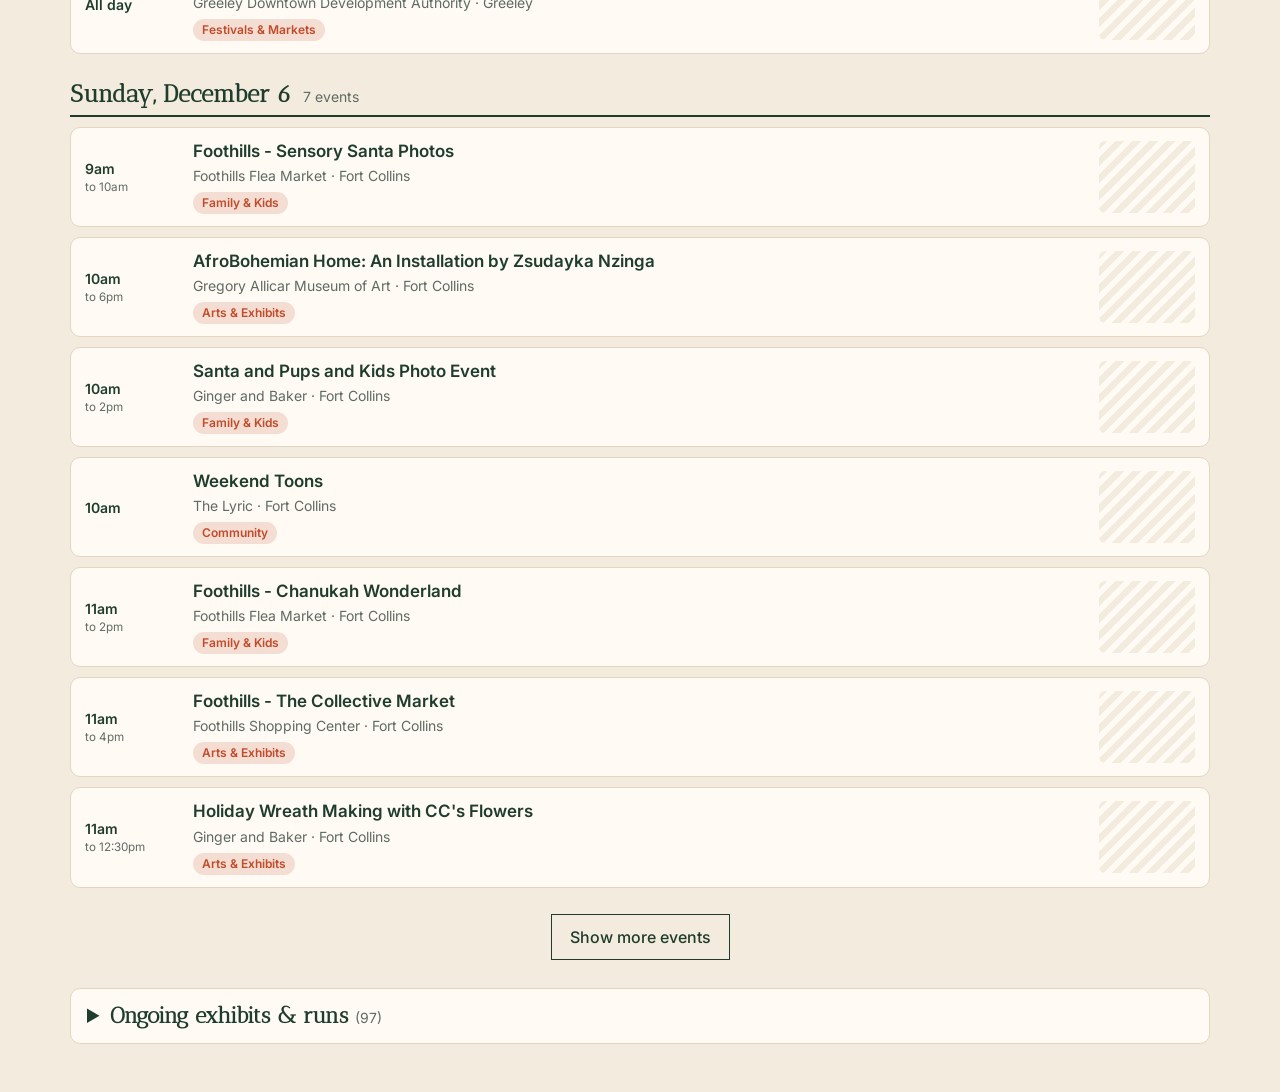
==== commit 27260c90: "Remove footer; no inner scrollbar when embedded; frame grows and shrinks with content; keep pop-ups " ====
--- a/docs/index.html
+++ b/docs/index.html
@@ -68,13 +68,6 @@
     <div id="ongoing" class="st-list"></div>
   </details>
 
-  <footer class="st-foot">
-    Listings gathered nightly from
-    <a href="https://www.visitftcollins.com/events/" target="_blank" rel="noopener">Visit Fort Collins</a>,
-    <a href="https://www.visitgreeley.com/events/" target="_blank" rel="noopener">Visit Greeley</a> and
-    <a href="https://www.visitestespark.com/events-calendar/" target="_blank" rel="noopener">Visit Estes Park</a>,
-    plus events submitted by readers. Always confirm details with the host before you go.
-  </footer>
 </main>
 
 <!-- Event detail -->
--- a/docs/calendar.css
+++ b/docs/calendar.css
@@ -19,6 +19,8 @@
 button { font: inherit; color: inherit; cursor: pointer; }
 .sr-only { position: absolute; width: 1px; height: 1px; overflow: hidden; clip: rect(0 0 0 0); }
 [hidden] { display: none !important; }
+html.st-embedded, html.st-embedded body { overflow: hidden; height: auto; }
+html.st-embedded .st-day-head { position: static; }
 
 .st-cal { max-width: 1180px; margin: 0 auto; padding: 32px 20px 48px; }
 
@@ -110,7 +112,6 @@
 .st-ongoing summary span { font: 400 14px var(--sans); color: var(--muted); }
 .st-ongoing .st-list { margin-top: 14px; }
 
-.st-foot { margin-top: 36px; padding-top: 16px; border-top: 1px solid var(--line); font-size: 13px; color: var(--muted); }
 
 /* modals */
 .st-modal { border: 0; border-radius: 12px; padding: 0; width: min(640px, calc(100vw - 24px)); max-height: calc(100vh - 40px); background: var(--paper); color: var(--ink); box-shadow: 0 30px 60px -20px rgb(0 0 0 / .45); }
